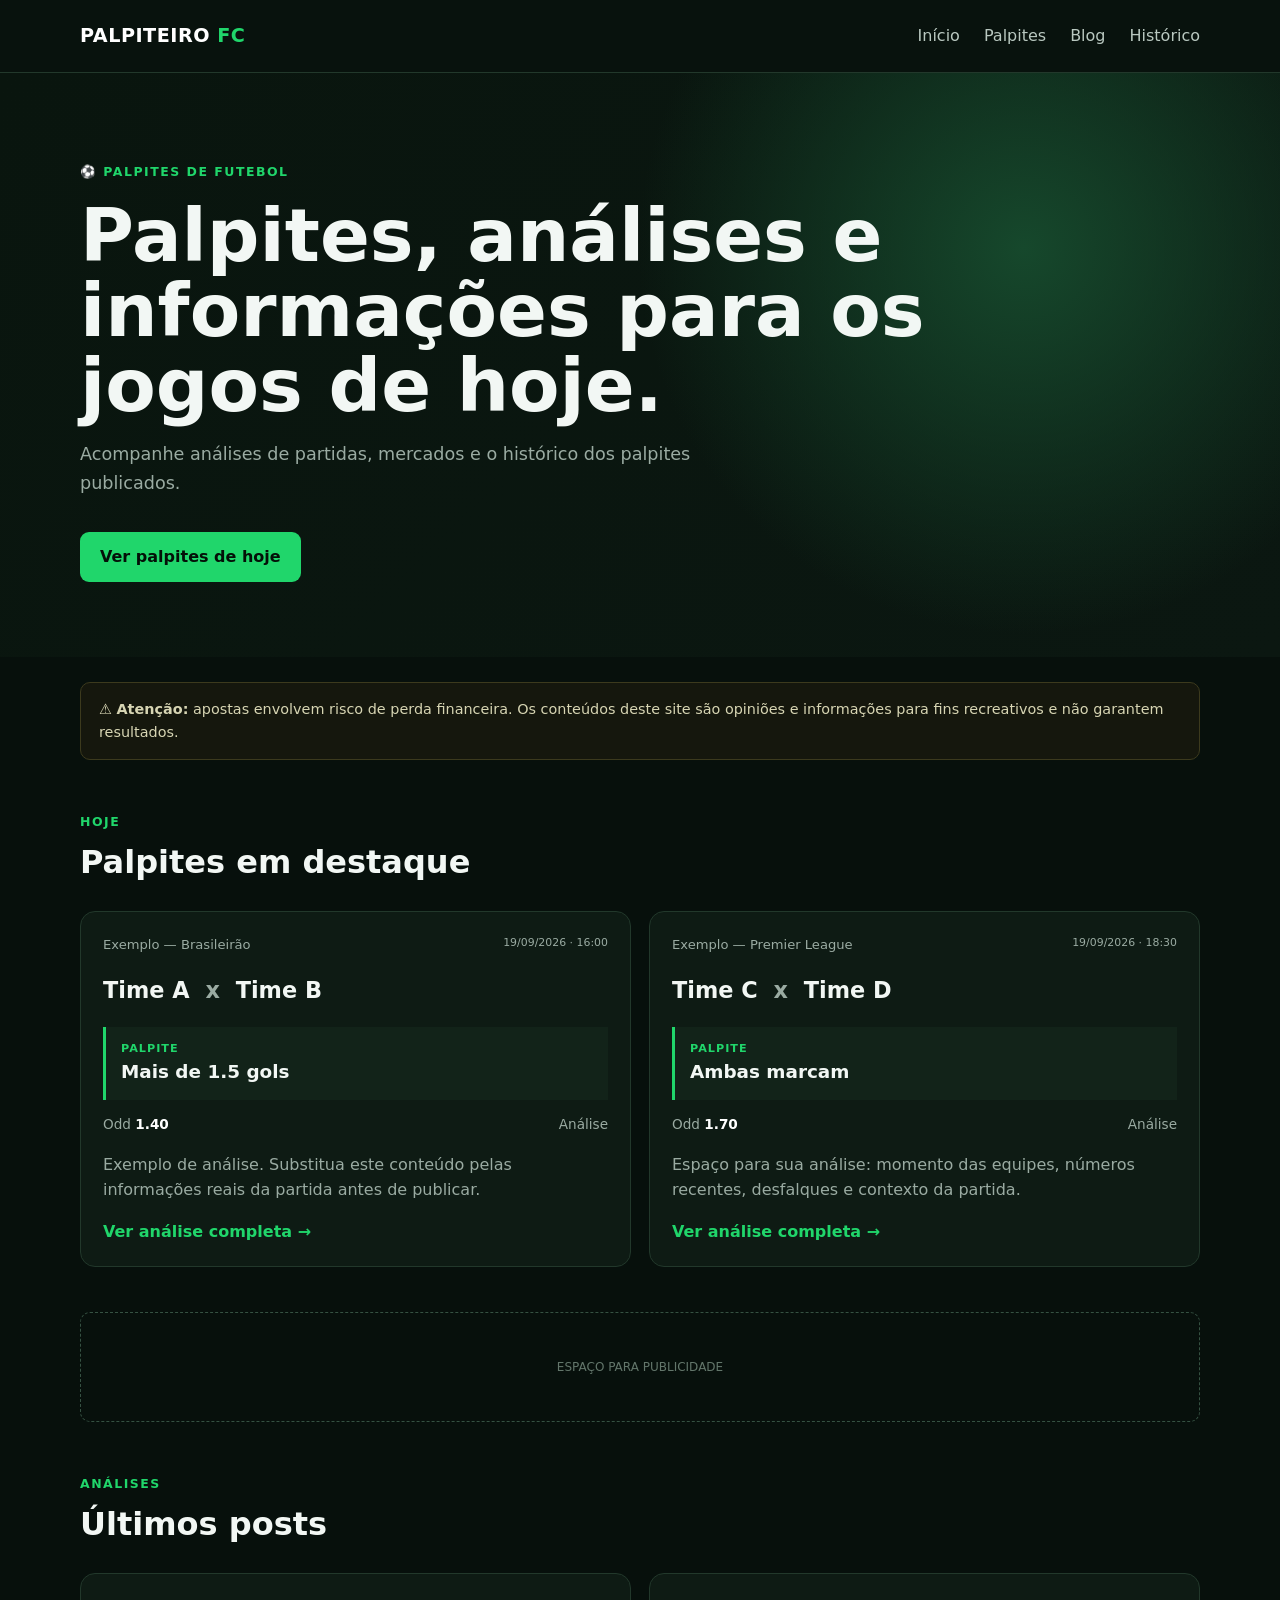
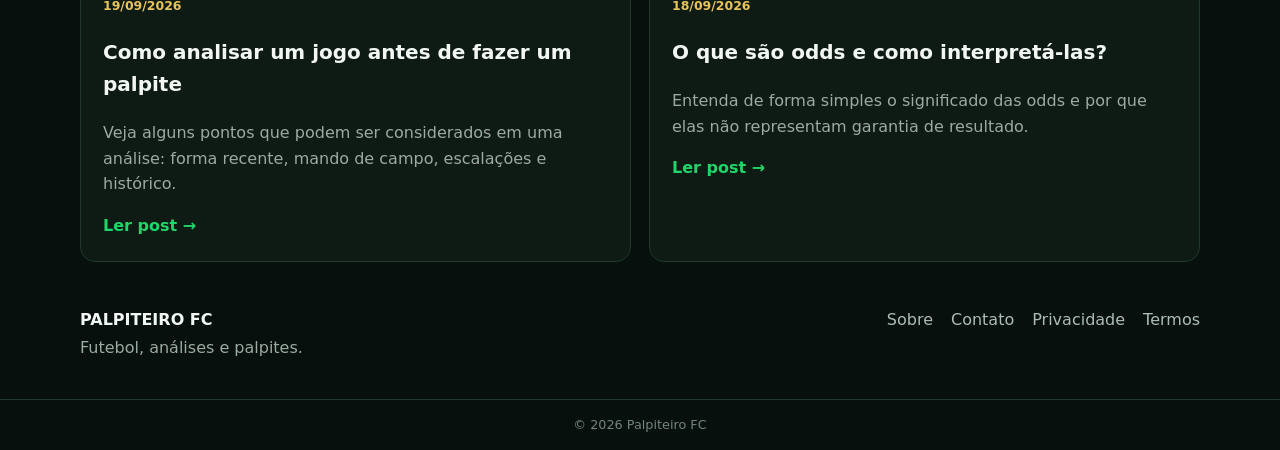
==== index.html @ fca8c71a "Add files via upload" ====
<!DOCTYPE html>
<html lang="pt-BR">
<head>
<meta charset="UTF-8"><meta name="viewport" content="width=device-width, initial-scale=1.0">
<meta name="description" content="Palpites e análises de futebol para os principais jogos do dia.">
<title>Palpiteiro FC — Palpites de Futebol</title>
<link rel="stylesheet" href="style.css">
</head>
<body>
<header><div class="container nav">
<a class="logo" href="index.html">PALPITEIRO <b>FC</b></a>
<nav><a href="index.html">Início</a><a href="#palpites">Palpites</a><a href="#blog">Blog</a><a href="historico.html">Histórico</a></nav>
</div></header>

<main>
<section class="hero"><div class="container">
<span class="eyebrow">⚽ PALPITES DE FUTEBOL</span>
<h1>Palpites, análises e informações para os jogos de hoje.</h1>
<p>Acompanhe análises de partidas, mercados e o histórico dos palpites publicados.</p>
<a class="btn" href="#palpites">Ver palpites de hoje</a>
</div></section>

<section class="container notice">⚠️ <strong>Atenção:</strong> apostas envolvem risco de perda financeira. Os conteúdos deste site são opiniões e informações para fins recreativos e não garantem resultados.</section>

<section id="palpites" class="container section">
<div class="section-title"><div><span class="kicker">HOJE</span><h2>Palpites em destaque</h2></div></div>
<div id="tips" class="cards"></div>
</section>

<section class="container ad"><span>ESPAÇO PARA PUBLICIDADE</span></section>

<section id="blog" class="container section">
<div class="section-title"><div><span class="kicker">ANÁLISES</span><h2>Últimos posts</h2></div></div>
<div id="posts" class="posts"></div>
</section>
</main>

<footer><div class="container foot"><div><strong>PALPITEIRO FC</strong><p>Futebol, análises e palpites.</p></div><div class="links"><a href="sobre.html">Sobre</a><a href="contato.html">Contato</a><a href="privacidade.html">Privacidade</a><a href="termos.html">Termos</a></div></div><div class="copy">© 2026 Palpiteiro FC</div></footer>
<script src="dados.js"></script><script src="script.js"></script>
</body></html>
---- style.css ----
:root{--bg:#07100c;--panel:#0e1b14;--panel2:#122319;--green:#20d66b;--text:#f2f7f4;--muted:#9aaba2;--line:#22382b;--gold:#e8c35a}*{box-sizing:border-box}body{margin:0;background:var(--bg);color:var(--text);font-family:Inter,system-ui,-apple-system,Segoe UI,Arial,sans-serif;line-height:1.6}.container{width:min(1120px,92%);margin:auto}header{background:#08120d;border-bottom:1px solid var(--line);position:sticky;top:0;z-index:5}.nav{height:72px;display:flex;align-items:center;justify-content:space-between}.logo{color:#fff;text-decoration:none;font-weight:900;letter-spacing:.5px;font-size:1.2rem}.logo b{color:var(--green)}nav{display:flex;gap:24px}nav a{color:#b9c8c0;text-decoration:none}nav a:hover{color:var(--green)}.hero{padding:85px 0 75px;background:radial-gradient(circle at 80% 30%,#16482c 0,transparent 35%),linear-gradient(135deg,#09150e,#0b1711)}.eyebrow,.kicker{color:var(--green);font-size:.78rem;font-weight:900;letter-spacing:1.5px}.hero h1{font-size:clamp(2.3rem,6vw,4.6rem);line-height:1.02;max-width:850px;margin:14px 0}.hero p{max-width:650px;color:var(--muted);font-size:1.1rem}.btn{display:inline-block;margin-top:18px;background:var(--green);color:#041008;padding:12px 20px;border-radius:9px;text-decoration:none;font-weight:900}.notice{margin-top:25px;padding:15px 18px;background:#15170d;border:1px solid #3c3a1d;border-radius:10px;color:#d7d5b3;font-size:.9rem}.section{padding:48px 0 10px}.section-title{display:flex;justify-content:space-between;align-items:end;margin-bottom:20px}.section h2{margin:3px 0;font-size:2rem}.cards{display:grid;grid-template-columns:repeat(2,1fr);gap:18px}.tip,.post{background:var(--panel);border:1px solid var(--line);border-radius:15px;padding:22px}.tiptop{display:flex;justify-content:space-between;gap:15px;color:var(--muted);font-size:.82rem}.tip h3{font-size:1.4rem;margin:18px 0}.tip h3 em{color:var(--muted);font-style:normal;margin:0 8px}.pick{background:var(--panel2);border-left:3px solid var(--green);padding:13px 15px;display:flex;flex-direction:column}.pick span,.bigpick small{font-size:.7rem;color:var(--green);font-weight:900;letter-spacing:1px}.pick strong{font-size:1.15rem}.tipmeta{display:flex;justify-content:space-between;margin:14px 0;color:var(--muted);font-size:.85rem}.tipmeta b{color:#fff}.tip p,.post p,.muted{color:var(--muted)}.read{color:var(--green);font-weight:800;text-decoration:none}.posts{display:grid;grid-template-columns:repeat(2,1fr);gap:18px}.date{color:var(--gold);font-size:.78rem;font-weight:800}.post h3{font-size:1.25rem}.ad{height:110px;border:1px dashed #355142;border-radius:10px;margin-top:35px;display:flex;align-items:center;justify-content:center;color:#63766b;font-size:.75rem}.foot{padding:35px 0;display:flex;justify-content:space-between;gap:25px}.foot p{color:var(--muted);margin:3px 0}.links{display:flex;gap:18px;flex-wrap:wrap}.links a{color:#aebcb5;text-decoration:none}.copy{text-align:center;border-top:1px solid var(--line);padding:15px;color:#74857d;font-size:.8rem}.article{padding:65px 0 100px}.article h1{font-size:clamp(2.1rem,5vw,3.5rem);line-height:1.08;max-width:850px}.article h2{margin-top:38px}.article p{max-width:800px;color:#bdc9c3}.lead{font-size:1.15rem}.bigpick{margin:30px 0;padding:20px;background:var(--panel);border:1px solid var(--line);border-radius:14px;display:flex;flex-direction:column;width:min(600px,100%)}.bigpick strong{font-size:1.5rem;color:var(--green)}.bigpick span{margin-top:5px;color:var(--muted)}.warning{margin-top:40px;border:1px solid #4a4220;background:#17170d;padding:16px;border-radius:10px;color:#d4d0a5;max-width:800px}.contact{background:var(--panel);padding:20px;border:1px solid var(--line);border-radius:12px;width:min(600px,100%)}.contact small{color:var(--muted)}table{width:100%;border-collapse:collapse;margin-top:25px;background:var(--panel)}th,td{text-align:left;padding:14px;border-bottom:1px solid var(--line)}th{color:var(--green)}td{color:#c2cec7}@media(max-width:700px){nav{gap:10px;font-size:.82rem}.cards,.posts{grid-template-columns:1fr}.hero{padding:60px 0}.foot{flex-direction:column}.tiptop{flex-direction:column;gap:2px}}
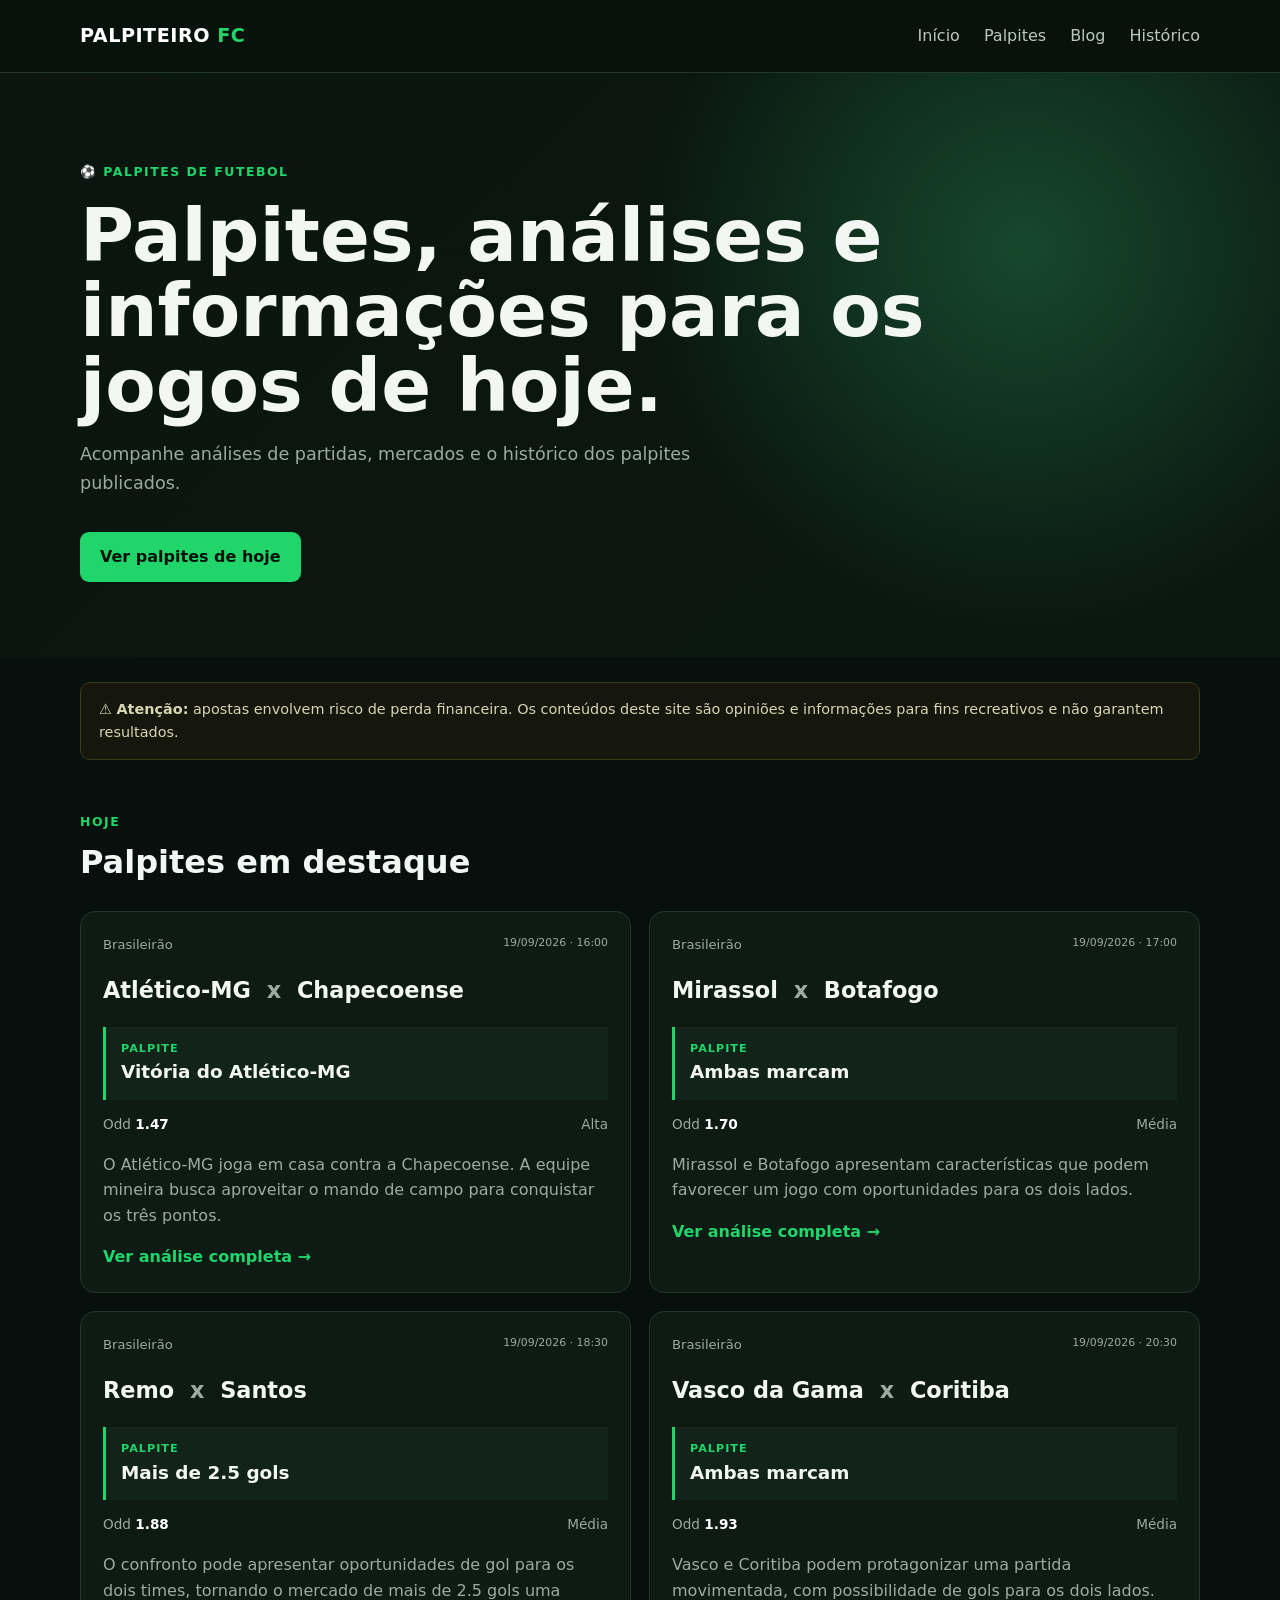
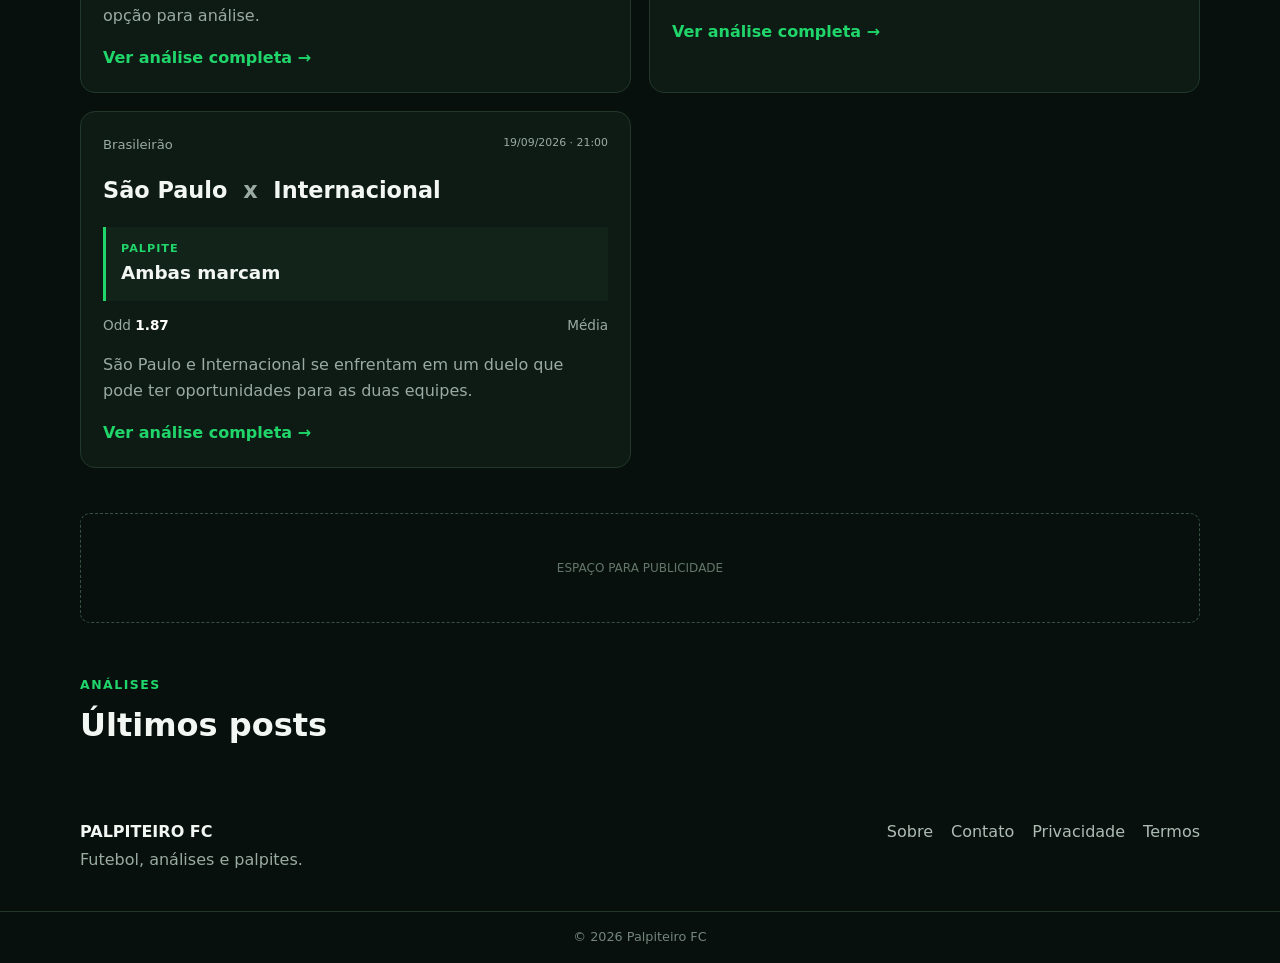
==== commit f233ddae: "Update index.html" ====
--- a/index.html
+++ b/index.html
@@ -1,6 +1,8 @@
 <!DOCTYPE html>
 <html lang="pt-BR">
 <head>
+  <script async src="https://pagead2.googlesyndication.com/pagead/js/adsbygoogle.js?client=ca-pub-7371708807067196"
+     crossorigin="anonymous"></script>
 <meta charset="UTF-8"><meta name="viewport" content="width=device-width, initial-scale=1.0">
 <meta name="description" content="Palpites e análises de futebol para os principais jogos do dia.">
 <title>Palpiteiro FC — Palpites de Futebol</title>
@@ -37,4 +39,4 @@
 
 <footer><div class="container foot"><div><strong>PALPITEIRO FC</strong><p>Futebol, análises e palpites.</p></div><div class="links"><a href="sobre.html">Sobre</a><a href="contato.html">Contato</a><a href="privacidade.html">Privacidade</a><a href="termos.html">Termos</a></div></div><div class="copy">© 2026 Palpiteiro FC</div></footer>
 <script src="dados.js"></script><script src="script.js"></script>
-</body></html>+</body></html>
